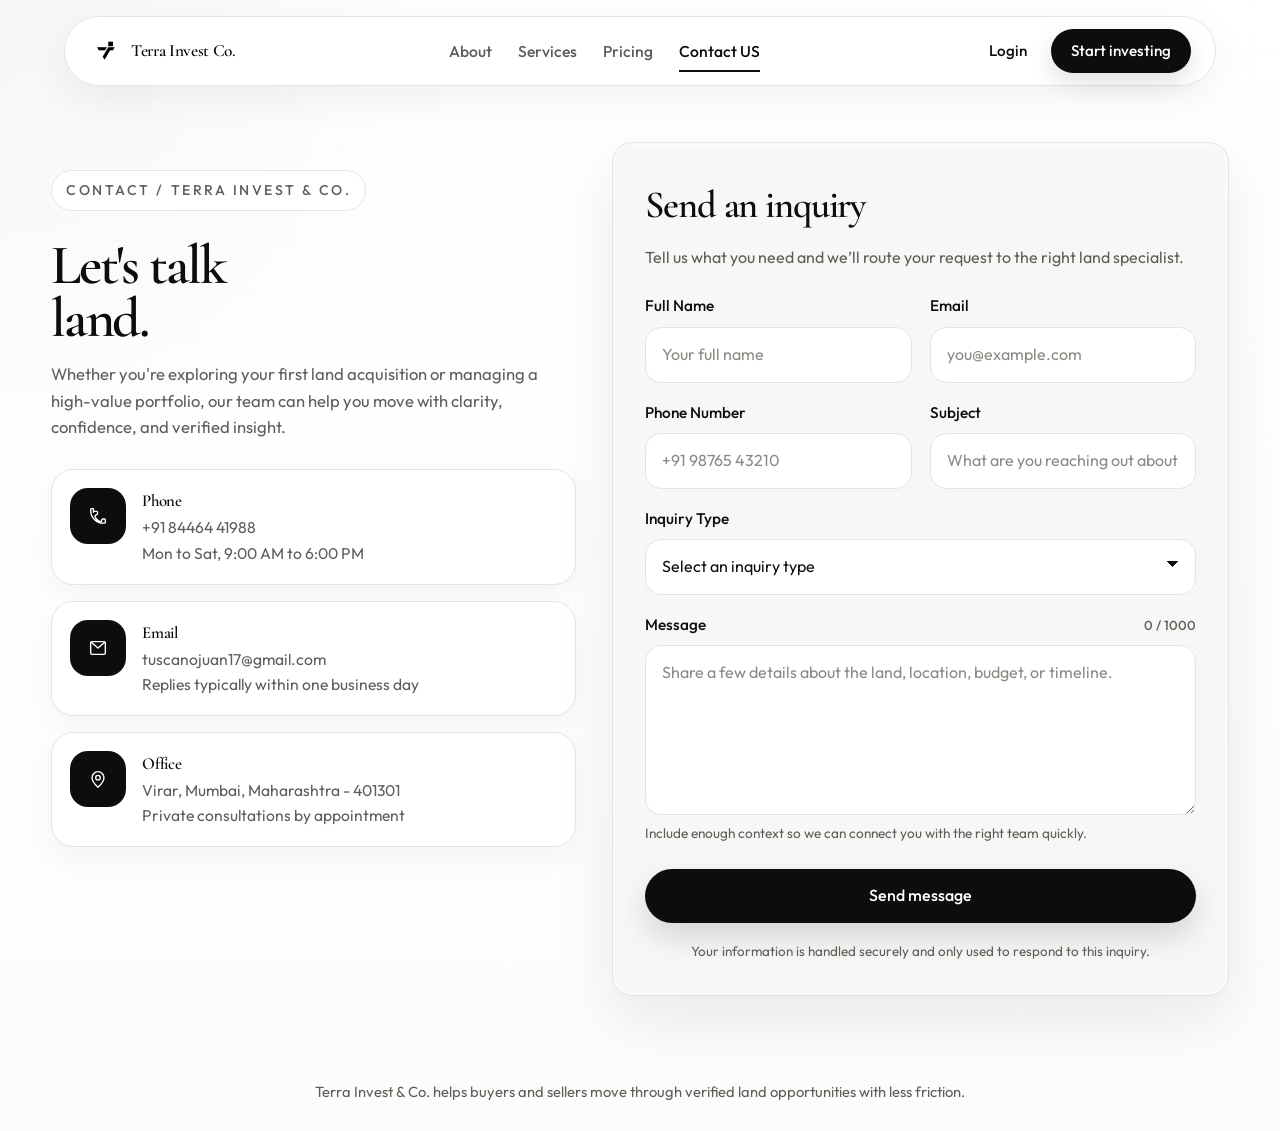
==== contact.html @ 66403379 "bliss Co-authored-by: Copilot <copilot@github.com>" ====
<!DOCTYPE html>
<html lang="en">
<head>
    <meta charset="UTF-8">
    <meta name="viewport" content="width=device-width, initial-scale=1.0">
    <title>Contact Us | Terra Invest &amp; Co.</title>
    <meta name="description" content="Get in touch with Terra Invest &amp; Co. for land buying, selling, verification, investment, and legal inquiries.">
    <link rel="preconnect" href="https://fonts.googleapis.com">
    <link rel="preconnect" href="https://fonts.gstatic.com" crossorigin>
    <link href="https://fonts.googleapis.com/css2?family=Cormorant+Garamond:wght@300;400;500;600;700&family=Outfit:wght@300;400;500;600&display=swap" rel="stylesheet">
    <link rel="icon" type="image/png" href="assets/logo_black.png">
    <style>
        :root {
            --white: #ffffff;
            --surface: #f7f7f5;
            --black: #0d0d0d;
            --border: #e4e4e0;
            --muted: #5d5d59;
            --danger: #d92d20;
            --danger-bg: #fff6f5;
            --success: #18794e;
            --success-bg: #eefaf3;
            --shadow-soft: 0 24px 60px rgba(13, 13, 13, 0.08);
            --focus-ring: 0 0 0 3px rgba(13, 13, 13, 0.08);
            --radius-xl: 32px;
            --radius-lg: 20px;
            --radius-md: 16px;
            --radius-pill: 999px;
            --content-width: 1200px;
        }

        * {
            box-sizing: border-box;
            margin: 0;
            padding: 0;
        }

        html {
            scroll-behavior: smooth;
        }

        body {
            min-height: 100vh;
            background:
                radial-gradient(circle at top left, rgba(13, 13, 13, 0.035), transparent 28%),
                linear-gradient(180deg, #ffffff 0%, #fcfcfb 100%);
            color: var(--black);
            font-family: 'Outfit', sans-serif;
            line-height: 1.6;
            overflow-x: hidden;
        }

        body.menu-open {
            overflow: hidden;
        }

        a,
        button,
        input,
        select,
        textarea {
            font: inherit;
        }

        button {
            cursor: pointer;
        }

        img {
            display: block;
            max-width: 100%;
        }

        .page-shell {
            position: relative;
        }

        .page-shell::before {
            content: "";
            position: fixed;
            inset: 0;
            background-image:
                linear-gradient(rgba(13, 13, 13, 0.025) 1px, transparent 1px),
                linear-gradient(90deg, rgba(13, 13, 13, 0.025) 1px, transparent 1px);
            background-size: 48px 48px;
            mask-image: linear-gradient(180deg, rgba(0, 0, 0, 0.22), transparent 90%);
            pointer-events: none;
            z-index: -1;
        }

        /* Header */
        .header-wrapper {
            position: sticky;
            top: 0;
            z-index: 1000;
            display: flex;
            justify-content: center;
            padding: 16px 0 0;
        }

        .floating-navbar {
            width: min(90%, var(--content-width));
            display: flex;
            align-items: center;
            justify-content: space-between;
            gap: 24px;
            padding: 12px 24px;
            background: rgba(255, 255, 255, 0.96);
            border: 1px solid var(--border);
            border-radius: var(--radius-pill);
            box-shadow: 0 12px 40px rgba(13, 13, 13, 0.06);
            backdrop-filter: blur(18px);
        }

        .nav-logo {
            display: flex;
            align-items: center;
            gap: 10px;
            flex-shrink: 0;
        }

        .nav-logo img {
            width: auto;
            height: 32px;
        }

        .logo-text {
            color: var(--black);
            font-family: 'Cormorant Garamond', serif;
            font-size: 1.08rem;
            font-weight: 600;
            letter-spacing: -0.02em;
        }

        .nav-links {
            display: flex;
            align-items: center;
            gap: 26px;
        }

        .nav-item {
            position: relative;
            color: var(--muted);
            text-decoration: none;
            font-size: 0.98rem;
            font-weight: 500;
            transition: color 0.25s ease;
        }

        .nav-item:hover,
        .nav-item:focus-visible,
        .nav-item[aria-current="page"] {
            color: var(--black);
            outline: none;
        }

        .nav-item[aria-current="page"]::after {
            content: "";
            position: absolute;
            left: 0;
            bottom: -8px;
            width: 100%;
            height: 2px;
            background: var(--black);
        }

        .nav-actions {
            display: flex;
            align-items: center;
            gap: 12px;
            flex-shrink: 0;
        }

        #auth-buttons {
            display: flex;
            align-items: center;
            gap: 8px;
        }

        .btn-login,
        .btn-start {
            border-radius: var(--radius-pill);
            text-decoration: none;
            font-size: 0.95rem;
            font-weight: 500;
            transition: transform 0.25s ease, background 0.25s ease, color 0.25s ease, box-shadow 0.25s ease;
        }

        .btn-login {
            padding: 8px 16px;
            color: var(--black);
        }

        .btn-login:hover,
        .btn-login:focus-visible {
            background: var(--surface);
            outline: none;
        }

        .btn-start {
            padding: 10px 20px;
            color: var(--white);
            background: var(--black);
            box-shadow: 0 10px 24px rgba(13, 13, 13, 0.12);
        }

        .btn-start:hover,
        .btn-start:focus-visible {
            transform: translateY(-2px);
            box-shadow: 0 14px 28px rgba(13, 13, 13, 0.16);
            outline: none;
        }

        .hamburger,
        .close-btn {
            display: none;
        }

        .hamburger {
            flex-direction: column;
            gap: 4px;
            background: transparent;
            border: 0;
            padding: 6px;
        }

        .hamburger span {
            display: block;
            width: 24px;
            height: 2px;
            background: var(--black);
            border-radius: 999px;
            transition: transform 0.25s ease, opacity 0.25s ease;
        }

        .hamburger.active span:nth-child(1) {
            transform: translateY(6px) rotate(45deg);
        }

        .hamburger.active span:nth-child(2) {
            opacity: 0;
        }

        .hamburger.active span:nth-child(3) {
            transform: translateY(-6px) rotate(-45deg);
        }

        .close-btn {
            position: absolute;
            top: 20px;
            right: 20px;
            width: 40px;
            height: 40px;
            border: 1px solid var(--border);
            border-radius: 50%;
            align-items: center;
            justify-content: center;
            background: var(--white);
            color: var(--black);
            cursor: pointer;
        }

        .close-btn span {
            font-size: 1.7rem;
            line-height: 1;
        }

        /* Main layout */
        .contact-page {
            width: min(92%, var(--content-width));
            margin: 0 auto;
            padding: 56px 0 72px;
        }

        .contact-grid {
            display: grid;
            grid-template-columns: minmax(320px, 0.92fr) minmax(420px, 1.08fr);
            gap: 36px;
            align-items: start;
        }

        .contact-intro {
            position: sticky;
            top: 112px;
            display: grid;
            gap: 28px;
            padding: 28px 0;
        }

        .tag {
            width: fit-content;
            padding: 8px 14px;
            border: 1px solid var(--border);
            border-radius: var(--radius-pill);
            background: rgba(255, 255, 255, 0.9);
            color: var(--muted);
            font-size: 0.88rem;
            font-weight: 500;
            letter-spacing: 0.18em;
            text-transform: uppercase;
        }

        .intro-copy h1 {
            max-width: 10ch;
            font-family: 'Cormorant Garamond', serif;
            font-size: clamp(38px, 5vw, 56px);
            font-weight: 600;
            line-height: 0.95;
            letter-spacing: -0.04em;
        }

        .intro-copy p {
            max-width: 54ch;
            margin-top: 16px;
            color: var(--muted);
            font-size: 1.04rem;
        }

        .contact-detail-list {
            display: grid;
            gap: 16px;
        }

        .detail-card {
            display: grid;
            grid-template-columns: 56px 1fr;
            gap: 16px;
            padding: 18px;
            background: var(--white);
            border: 1px solid var(--border);
            border-radius: 22px;
            box-shadow: 0 10px 30px rgba(13, 13, 13, 0.04);
        }

        .detail-icon {
            display: inline-flex;
            align-items: center;
            justify-content: center;
            width: 56px;
            height: 56px;
            border-radius: 18px;
            background: var(--black);
            color: var(--white);
        }

        .detail-content h2 {
            font-family: 'Cormorant Garamond', serif;
            font-size: 1.05rem;
            font-weight: 600;
            letter-spacing: -0.02em;
        }

        .detail-content p,
        .detail-content a {
            color: var(--muted);
            font-size: 0.98rem;
            text-decoration: none;
        }

        .detail-content a:hover,
        .detail-content a:focus-visible {
            color: var(--black);
            text-decoration: underline;
            outline: none;
        }

        .form-panel {
            position: relative;
            padding: 32px;
            background: var(--surface);
            border: 1px solid var(--border);
            border-radius: var(--radius-lg);
            box-shadow: var(--shadow-soft);
        }

        .form-panel::before {
            content: "";
            position: absolute;
            inset: 1px;
            border-radius: calc(var(--radius-lg) - 1px);
            border: 1px solid rgba(255, 255, 255, 0.75);
            pointer-events: none;
        }

        .form-header {
            margin-bottom: 24px;
        }

        .form-header h2 {
            font-family: 'Cormorant Garamond', serif;
            font-size: clamp(1.8rem, 3vw, 2.4rem);
            font-weight: 600;
            letter-spacing: -0.03em;
        }

        .form-header p {
            margin-top: 8px;
            color: var(--muted);
            font-size: 1rem;
        }

        .form-alert {
            display: none;
            align-items: center;
            gap: 12px;
            margin-bottom: 18px;
            padding: 14px 16px;
            border-radius: 16px;
            font-size: 0.96rem;
            font-weight: 500;
        }

        .form-alert.is-visible {
            display: flex;
        }

        .form-alert.is-success {
            color: var(--success);
            background: var(--success-bg);
            border: 1px solid rgba(24, 121, 78, 0.18);
        }

        .form-alert.is-error {
            color: var(--danger);
            background: var(--danger-bg);
            border: 1px solid rgba(217, 45, 32, 0.18);
        }

        .form-alert-icon {
            flex-shrink: 0;
        }

        .contact-form {
            display: grid;
            gap: 18px;
        }

        .field-grid {
            display: grid;
            grid-template-columns: repeat(2, minmax(0, 1fr));
            gap: 18px;
        }

        .field {
            display: grid;
            gap: 8px;
        }

        .field label,
        .counter-row label {
            color: var(--black);
            font-size: 0.96rem;
            font-weight: 500;
        }

        .field input,
        .field select,
        .field textarea {
            width: 100%;
            padding: 14px 16px;
            border: 1px solid var(--border);
            border-radius: 16px;
            background: var(--white);
            color: var(--black);
            transition: border-color 0.25s ease, box-shadow 0.25s ease, background 0.25s ease, transform 0.25s ease;
        }

        .field select {
            appearance: none;
            background-image:
                linear-gradient(45deg, transparent 50%, #0d0d0d 50%),
                linear-gradient(135deg, #0d0d0d 50%, transparent 50%);
            background-position:
                calc(100% - 22px) calc(50% - 3px),
                calc(100% - 16px) calc(50% - 3px);
            background-size: 6px 6px, 6px 6px;
            background-repeat: no-repeat;
            padding-right: 44px;
        }

        .field textarea {
            min-height: 170px;
            resize: vertical;
        }

        .field input::placeholder,
        .field textarea::placeholder {
            color: #8a8a84;
        }

        .field input:focus,
        .field select:focus,
        .field textarea:focus {
            border-color: var(--black);
            box-shadow: var(--focus-ring);
            outline: none;
        }

        .field.is-invalid input,
        .field.is-invalid select,
        .field.is-invalid textarea {
            border-color: var(--danger);
            background: var(--danger-bg);
        }

        .field.is-invalid input:focus,
        .field.is-invalid select:focus,
        .field.is-invalid textarea:focus {
            box-shadow: 0 0 0 3px rgba(217, 45, 32, 0.12);
        }

        .field-help {
            color: var(--muted);
            font-size: 0.85rem;
        }

        .field-error {
            display: none;
            align-items: center;
            gap: 8px;
            color: var(--danger);
            font-size: 0.85rem;
            font-weight: 500;
        }

        .field-error.is-visible {
            display: inline-flex;
        }

        .field-error-icon {
            display: inline-flex;
            align-items: center;
            justify-content: center;
            width: 18px;
            height: 18px;
            border-radius: 50%;
            background: rgba(217, 45, 32, 0.1);
            font-size: 0.78rem;
            font-weight: 700;
        }

        .counter-row {
            display: flex;
            align-items: center;
            justify-content: space-between;
            gap: 12px;
        }

        .char-counter {
            color: var(--muted);
            font-size: 0.82rem;
            font-weight: 500;
        }

        .char-counter.is-limit {
            color: var(--black);
        }

        .submit-btn {
            display: inline-flex;
            align-items: center;
            justify-content: center;
            gap: 10px;
            width: 100%;
            min-height: 54px;
            margin-top: 6px;
            border: 0;
            border-radius: var(--radius-pill);
            background: var(--black);
            color: var(--white);
            font-size: 1rem;
            font-weight: 500;
            box-shadow: 0 14px 30px rgba(13, 13, 13, 0.14);
            transition: transform 0.25s ease, box-shadow 0.25s ease, opacity 0.25s ease;
        }

        .submit-btn:hover:not(:disabled),
        .submit-btn:focus-visible:not(:disabled) {
            transform: translateY(-2px);
            box-shadow: 0 18px 36px rgba(13, 13, 13, 0.18);
            outline: none;
        }

        .submit-btn:disabled {
            cursor: not-allowed;
            opacity: 0.88;
        }

        .spinner {
            display: none;
            width: 18px;
            height: 18px;
            border: 2px solid rgba(255, 255, 255, 0.28);
            border-top-color: #ffffff;
            border-radius: 50%;
            animation: spin 0.8s linear infinite;
        }

        .submit-btn.is-loading .spinner {
            display: inline-flex;
        }

        .submit-note {
            color: var(--muted);
            font-size: 0.84rem;
            text-align: center;
        }

        .footer-note {
            width: min(92%, var(--content-width));
            margin: 0 auto 28px;
            padding-top: 12px;
            color: var(--muted);
            font-size: 0.92rem;
            text-align: center;
        }

        @keyframes spin {
            to {
                transform: rotate(360deg);
            }
        }

        @media (max-width: 920px) {
            .contact-grid {
                grid-template-columns: 1fr;
            }

            .contact-intro {
                position: static;
                padding-bottom: 4px;
            }
        }

        @media (max-width: 768px) {
            .header-wrapper {
                padding-top: 0;
            }

            .floating-navbar {
                width: 100%;
                border-radius: 0;
                padding: 12px 16px;
            }

            .nav-links {
                display: none;
            }

            .nav-links.mobile-open {
                position: fixed;
                inset: 0 0 0 auto;
                display: flex;
                flex-direction: column;
                justify-content: flex-start;
                align-items: center;
                width: min(320px, 84vw);
                height: 100vh;
                padding: 92px 24px 24px;
                background: rgba(255, 255, 255, 0.98);
                border-left: 1px solid var(--border);
                box-shadow: -18px 0 48px rgba(13, 13, 13, 0.08);
                z-index: 1001;
            }

            .nav-links.mobile-open .close-btn {
                display: inline-flex;
            }

            .nav-links.mobile-open .nav-item {
                width: 100%;
                padding: 10px 0;
                text-align: center;
            }

            .nav-links.mobile-open .nav-item[aria-current="page"]::after {
                left: 50%;
                width: 56px;
                transform: translateX(-50%);
            }

            .hamburger {
                display: inline-flex;
            }

            .btn-start {
                display: none;
            }

            .contact-page {
                padding-top: 36px;
            }

            .form-panel {
                padding: 24px;
            }

            .field-grid {
                grid-template-columns: 1fr;
            }
        }

        @media (max-width: 560px) {
            .logo-text {
                font-size: 0.94rem;
            }

            .btn-login {
                padding-inline: 10px;
                font-size: 0.88rem;
            }

            .contact-page {
                width: min(94%, var(--content-width));
                padding-bottom: 48px;
            }

            .intro-copy h1 {
                max-width: none;
            }

            .detail-card {
                grid-template-columns: 52px 1fr;
                padding: 16px;
            }

            .detail-icon {
                width: 52px;
                height: 52px;
                border-radius: 16px;
            }

            .form-panel {
                padding: 20px;
                border-radius: 18px;
            }
        }
    </style>
</head>
<body>
    <div class="page-shell">
        <header class="header-wrapper">
            <nav class="floating-navbar" aria-label="Primary">
                <div class="nav-logo">
                    <img src="assets/logo_black.png" alt="Terra Invest Co.">
                    <span class="logo-text">Terra Invest Co.</span>
                </div>

                <div class="nav-links" id="nav-links">
                    <button class="close-btn" type="button" onclick="toggleMenu()" aria-label="Close navigation menu">
                        <span>&times;</span>
                    </button>
                    <a href="index.html#about" class="nav-item">About</a>
                    <a href="index.html#services" class="nav-item">Services</a>
                    <a href="index.html#pricing" class="nav-item">Pricing</a>
                    <a href="contact.html" class="nav-item" aria-current="page">Contact US</a>
                </div>

                <div class="nav-actions">
                    <div id="auth-buttons">
                        <a href="index.html" class="btn-login" onclick="login(); return false;">Login</a>
                        <a href="index.html" class="btn-start" onclick="register(); return false;">Start investing</a>
                    </div>
                    <button class="hamburger" type="button" onclick="toggleMenu()" aria-expanded="false" aria-controls="nav-links" aria-label="Open navigation menu">
                        <span></span>
                        <span></span>
                        <span></span>
                    </button>
                </div>
            </nav>
        </header>

        <main class="contact-page">
            <div class="contact-grid">
                <aside class="contact-intro" aria-labelledby="contact-heading">
                    <div class="tag">Contact / Terra Invest &amp; Co.</div>

                    <div class="intro-copy">
                        <h1 id="contact-heading">Let's talk land.</h1>
                        <p>
                            Whether you're exploring your first land acquisition or managing a high-value portfolio,
                            our team can help you move with clarity, confidence, and verified insight.
                        </p>
                    </div>

                    <div class="contact-detail-list">
                        <article class="detail-card">
                            <div class="detail-icon" aria-hidden="true">
                                <svg width="22" height="22" viewBox="0 0 24 24" fill="none">
                                    <path d="M7.5 4.5C7.5 3.948 7.948 3.5 8.5 3.5H11C11.552 3.5 12 3.948 12 4.5V6.143C12 6.568 11.731 6.946 11.329 7.087L9.95 7.569C9.441 7.747 9.149 8.279 9.283 8.801C10.005 11.622 12.208 13.825 15.029 14.547C15.551 14.681 16.083 14.389 16.261 13.88L16.743 12.501C16.884 12.099 17.262 11.83 17.687 11.83H19.5C20.052 11.83 20.5 12.278 20.5 12.83V15.33C20.5 15.882 20.052 16.33 19.5 16.33H18.3C10.665 16.33 4.5 10.165 4.5 2.53V1.5C4.5 0.948 4.948 0.5 5.5 0.5H7.5V4.5Z" transform="translate(-0.5 3.5)" stroke="currentColor" stroke-width="1.5" stroke-linejoin="round"/>
                                </svg>
                            </div>
                            <div class="detail-content">
                                <h2>Phone</h2>
                                <a href="tel:+918446441988">+91 84464 41988</a>
                                <p>Mon to Sat, 9:00 AM to 6:00 PM</p>
                            </div>
                        </article>

                        <article class="detail-card">
                            <div class="detail-icon" aria-hidden="true">
                                <svg width="22" height="22" viewBox="0 0 24 24" fill="none">
                                    <path d="M4 6.5C4 5.672 4.672 5 5.5 5H18.5C19.328 5 20 5.672 20 6.5V17.5C20 18.328 19.328 19 18.5 19H5.5C4.672 19 4 18.328 4 17.5V6.5Z" stroke="currentColor" stroke-width="1.5"/>
                                    <path d="M5 6L12 12L19 6" stroke="currentColor" stroke-width="1.5" stroke-linecap="round" stroke-linejoin="round"/>
                                </svg>
                            </div>
                            <div class="detail-content">
                                <h2>Email</h2>
                                <a href="mailto:tuscanojuan17@gmail.com">tuscanojuan17@gmail.com</a>
                                <p>Replies typically within one business day</p>
                            </div>
                        </article>

                        <article class="detail-card">
                            <div class="detail-icon" aria-hidden="true">
                                <svg width="22" height="22" viewBox="0 0 24 24" fill="none">
                                    <path d="M12 21C15.866 17.418 18.5 14.308 18.5 10.5C18.5 6.91 15.59 4 12 4C8.41 4 5.5 6.91 5.5 10.5C5.5 14.308 8.134 17.418 12 21Z" stroke="currentColor" stroke-width="1.5" stroke-linejoin="round"/>
                                    <circle cx="12" cy="10.5" r="2.5" stroke="currentColor" stroke-width="1.5"/>
                                </svg>
                            </div>
                            <div class="detail-content">
                                <h2>Office</h2>
                                <p>Virar, Mumbai, Maharashtra - 401301</p>
                                <p>Private consultations by appointment</p>
                            </div>
                        </article>
                    </div>
                </aside>

                <section class="form-panel" aria-labelledby="form-heading">
                    <div class="form-header">
                        <h2 id="form-heading">Send an inquiry</h2>
                        <p>Tell us what you need and we’ll route your request to the right land specialist.</p>
                    </div>

                    <div id="form-alert" class="form-alert" aria-live="polite" aria-atomic="true"></div>

                    <form id="contact-form" class="contact-form" novalidate data-endpoint="">
                        <div class="field-grid">
                            <div class="field" data-field="fullName">
                                <label for="full-name">Full Name</label>
                                <input
                                    id="full-name"
                                    name="fullName"
                                    type="text"
                                    placeholder="Your full name"
                                    autocomplete="name"
                                    maxlength="80"
                                    aria-required="true"
                                    aria-invalid="false"
                                    aria-describedby="full-name-error"
                                    required
                                >
                                <p id="full-name-error" class="field-error" aria-live="polite">
                                    <span class="field-error-icon" aria-hidden="true">!</span>
                                    <span data-error-text></span>
                                </p>
                            </div>

                            <div class="field" data-field="email">
                                <label for="email">Email</label>
                                <input
                                    id="email"
                                    name="email"
                                    type="email"
                                    placeholder="you@example.com"
                                    autocomplete="email"
                                    maxlength="120"
                                    aria-required="true"
                                    aria-invalid="false"
                                    aria-describedby="email-error"
                                    required
                                >
                                <p id="email-error" class="field-error" aria-live="polite">
                                    <span class="field-error-icon" aria-hidden="true">!</span>
                                    <span data-error-text></span>
                                </p>
                            </div>
                        </div>

                        <div class="field-grid">
                            <div class="field" data-field="phone">
                                <label for="phone">Phone Number</label>
                                <input
                                    id="phone"
                                    name="phone"
                                    type="tel"
                                    placeholder="+91 98765 43210"
                                    autocomplete="tel"
                                    inputmode="tel"
                                    maxlength="24"
                                    aria-required="true"
                                    aria-invalid="false"
                                    aria-describedby="phone-error"
                                    required
                                >
                                <p id="phone-error" class="field-error" aria-live="polite">
                                    <span class="field-error-icon" aria-hidden="true">!</span>
                                    <span data-error-text></span>
                                </p>
                            </div>

                            <div class="field" data-field="subject">
                                <label for="subject">Subject</label>
                                <input
                                    id="subject"
                                    name="subject"
                                    type="text"
                                    placeholder="What are you reaching out about?"
                                    autocomplete="off"
                                    maxlength="120"
                                    aria-required="true"
                                    aria-invalid="false"
                                    aria-describedby="subject-error"
                                    required
                                >
                                <p id="subject-error" class="field-error" aria-live="polite">
                                    <span class="field-error-icon" aria-hidden="true">!</span>
                                    <span data-error-text></span>
                                </p>
                            </div>
                        </div>

                        <div class="field" data-field="inquiryType">
                            <label for="inquiry-type">Inquiry Type</label>
                            <select
                                id="inquiry-type"
                                name="inquiryType"
                                aria-required="true"
                                aria-invalid="false"
                                aria-describedby="inquiry-type-error"
                                required
                            >
                                <option value="">Select an inquiry type</option>
                                <option value="Buying">Buying</option>
                                <option value="Selling">Selling</option>
                                <option value="Verification">Verification</option>
                                <option value="Investment">Investment</option>
                                <option value="Legal">Legal</option>
                                <option value="Other">Other</option>
                            </select>
                            <p id="inquiry-type-error" class="field-error" aria-live="polite">
                                <span class="field-error-icon" aria-hidden="true">!</span>
                                <span data-error-text></span>
                            </p>
                        </div>

                        <div class="field" data-field="message">
                            <div class="counter-row">
                                <label for="message">Message</label>
                                <span id="message-counter" class="char-counter">0 / 1000</span>
                            </div>
                            <textarea
                                id="message"
                                name="message"
                                placeholder="Share a few details about the land, location, budget, or timeline."
                                maxlength="1000"
                                aria-required="true"
                                aria-invalid="false"
                                aria-describedby="message-help message-error message-counter"
                                required
                            ></textarea>
                            <p id="message-help" class="field-help">Include enough context so we can connect you with the right team quickly.</p>
                            <p id="message-error" class="field-error" aria-live="polite">
                                <span class="field-error-icon" aria-hidden="true">!</span>
                                <span data-error-text></span>
                            </p>
                        </div>

                        <button id="submit-button" class="submit-btn" type="submit">
                            <span class="spinner" aria-hidden="true"></span>
                            <span class="submit-label">Send message</span>
                        </button>

                        <p class="submit-note">Your information is handled securely and only used to respond to this inquiry.</p>
                    </form>
                </section>
            </div>
        </main>

        <footer class="footer-note">
            Terra Invest &amp; Co. helps buyers and sellers move through verified land opportunities with less friction.
        </footer>
    </div>

    <script>
        // Mobile navigation keeps the standalone page consistent with the home-page header behavior.
        function toggleMenu() {
            const navLinks = document.getElementById("nav-links");
            const hamburger = document.querySelector(".hamburger");

            if (!navLinks || !hamburger) {
                return;
            }

            const isOpen = navLinks.classList.contains("mobile-open");
            navLinks.classList.toggle("mobile-open", !isOpen);
            hamburger.classList.toggle("active", !isOpen);
            hamburger.setAttribute("aria-expanded", String(!isOpen));
            document.body.classList.toggle("menu-open", !isOpen);
        }

        function login() {
            window.location.href = "index.html";
        }

        function register() {
            window.location.href = "index.html";
        }

        document.addEventListener("DOMContentLoaded", () => {
            const form = document.getElementById("contact-form");
            const alertBox = document.getElementById("form-alert");
            const submitButton = document.getElementById("submit-button");
            const messageField = document.getElementById("message");
            const charCounter = document.getElementById("message-counter");
            const navLinks = document.getElementById("nav-links");
            const hamburger = document.querySelector(".hamburger");

            const validators = {
                fullName(value) {
                    if (!value.trim()) {
                        return "Enter your full name.";
                    }

                    if (value.trim().length < 2) {
                        return "Full name should be at least 2 characters.";
                    }

                    return "";
                },
                email(value) {
                    const emailPattern = /^[^\s@]+@[^\s@]+\.[^\s@]+$/;

                    if (!value.trim()) {
                        return "Enter your email address.";
                    }

                    if (!emailPattern.test(value.trim())) {
                        return "Enter a valid email address.";
                    }

                    return "";
                },
                phone(value) {
                    const phonePattern = /^\+?[0-9\s().-]{7,20}$/;
                    const digits = value.replace(/\D/g, "");

                    if (!value.trim()) {
                        return "Enter your phone number.";
                    }

                    if (!phonePattern.test(value.trim()) || digits.length < 7 || digits.length > 15) {
                        return "Enter a valid phone number.";
                    }

                    return "";
                },
                subject(value) {
                    if (!value.trim()) {
                        return "Enter a subject.";
                    }

                    if (value.trim().length < 3) {
                        return "Subject should be at least 3 characters.";
                    }

                    return "";
                },
                inquiryType(value) {
                    if (!value) {
                        return "Select an inquiry type.";
                    }

                    return "";
                },
                message(value) {
                    if (!value.trim()) {
                        return "Tell us a bit more about your inquiry.";
                    }

                    if (value.trim().length < 20) {
                        return "Message should be at least 20 characters.";
                    }

                    if (value.length > 1000) {
                        return "Message must be 1000 characters or less.";
                    }

                    return "";
                },
            };

            const fields = Array.from(form.querySelectorAll("[name]"));

            function getFieldWrapper(fieldName) {
                return form.querySelector(`[data-field="${fieldName}"]`);
            }

            function getErrorElement(fieldName) {
                const wrapper = getFieldWrapper(fieldName);
                return wrapper ? wrapper.querySelector(".field-error") : null;
            }

            function setFieldError(fieldName, message) {
                const field = form.elements[fieldName];
                const wrapper = getFieldWrapper(fieldName);
                const errorElement = getErrorElement(fieldName);
                const errorText = errorElement ? errorElement.querySelector("[data-error-text]") : null;
                const hasError = Boolean(message);

                if (wrapper) {
                    wrapper.classList.toggle("is-invalid", hasError);
                }

                if (field) {
                    field.setAttribute("aria-invalid", String(hasError));
                }

                if (errorElement && errorText) {
                    errorText.textContent = message;
                    errorElement.classList.toggle("is-visible", hasError);
                }
            }

            function validateField(fieldName) {
                const field = form.elements[fieldName];

                if (!field || typeof validators[fieldName] !== "function") {
                    return true;
                }

                const message = validators[fieldName](String(field.value || ""));
                setFieldError(fieldName, message);
                return message === "";
            }

            function validateForm() {
                let isValid = true;
                let firstInvalidField = null;

                Object.keys(validators).forEach((fieldName) => {
                    const fieldValid = validateField(fieldName);
                    if (!fieldValid && !firstInvalidField) {
                        firstInvalidField = form.elements[fieldName];
                    }
                    isValid = isValid && fieldValid;
                });

                if (firstInvalidField) {
                    firstInvalidField.focus();
                }

                return isValid;
            }

            function clearAlert() {
                alertBox.className = "form-alert";
                alertBox.innerHTML = "";
                alertBox.removeAttribute("role");
            }

            function showAlert(type, message) {
                const isSuccess = type === "success";
                const icon = isSuccess
                    ? "<svg class=\"form-alert-icon\" width=\"20\" height=\"20\" viewBox=\"0 0 20 20\" fill=\"none\" aria-hidden=\"true\"><path d=\"M16.667 5L7.5 14.167L3.333 10\" stroke=\"currentColor\" stroke-width=\"1.75\" stroke-linecap=\"round\" stroke-linejoin=\"round\"/></svg>"
                    : "<svg class=\"form-alert-icon\" width=\"20\" height=\"20\" viewBox=\"0 0 20 20\" fill=\"none\" aria-hidden=\"true\"><path d=\"M10 6.667V10.833\" stroke=\"currentColor\" stroke-width=\"1.75\" stroke-linecap=\"round\"/><path d=\"M10 14.167H10.008\" stroke=\"currentColor\" stroke-width=\"1.75\" stroke-linecap=\"round\"/><path d=\"M8.559 3.825L2.159 15.492A1 1 0 0 0 3.036 17H15.964A1 1 0 0 0 16.841 15.492L10.441 3.825A1 1 0 0 0 8.559 3.825Z\" stroke=\"currentColor\" stroke-width=\"1.4\" stroke-linejoin=\"round\"/></svg>";

                alertBox.className = `form-alert is-visible ${isSuccess ? "is-success" : "is-error"}`;
                alertBox.setAttribute("role", isSuccess ? "status" : "alert");
                alertBox.innerHTML = `${icon}<span>${message}</span>`;
            }

            function updateCounter() {
                const currentLength = messageField.value.length;
                charCounter.textContent = `${currentLength} / 1000`;
                charCounter.classList.toggle("is-limit", currentLength >= 900);
            }

            function setSubmitting(isSubmitting) {
                const label = submitButton.querySelector(".submit-label");

                submitButton.disabled = isSubmitting;
                submitButton.classList.toggle("is-loading", isSubmitting);
                submitButton.setAttribute("aria-busy", String(isSubmitting));
                label.textContent = isSubmitting ? "Sending..." : "Send message";
            }

            async function submitInquiry(payload) {
                const endpoint = form.dataset.endpoint.trim();

                // If no backend endpoint is configured yet, keep the UI fully testable with a mocked async success.
                if (!endpoint) {
                    await new Promise((resolve) => window.setTimeout(resolve, 1100));
                    return { success: true };
                }

                const response = await fetch(endpoint, {
                    method: "POST",
                    headers: {
                        "Content-Type": "application/json",
                        Accept: "application/json",
                    },
                    body: JSON.stringify(payload),
                });

                const data = await response.json().catch(() => null);

                if (!response.ok) {
                    throw new Error(data && data.message ? data.message : "We couldn't send your message right now. Please try again.");
                }

                return data;
            }

            function resetValidationState(options = {}) {
                const preserveAlert = Boolean(options.preserveAlert);

                Object.keys(validators).forEach((fieldName) => {
                    setFieldError(fieldName, "");
                });
                if (!preserveAlert) {
                    clearAlert();
                }
                updateCounter();
            }

            fields.forEach((field) => {
                field.addEventListener("blur", () => {
                    validateField(field.name);
                });

                field.addEventListener("input", () => {
                    if (field.name === "message") {
                        updateCounter();
                    }

                    if (field.getAttribute("aria-invalid") === "true") {
                        validateField(field.name);
                    }
                });

                field.addEventListener("change", () => {
                    if (field.tagName === "SELECT") {
                        validateField(field.name);
                    }
                });
            });

            form.addEventListener("submit", async (event) => {
                event.preventDefault();
                clearAlert();

                if (!validateForm()) {
                    showAlert("error", "Please review the highlighted fields and try again.");
                    return;
                }

                setSubmitting(true);

                try {
                    const formData = new FormData(form);
                    const payload = Object.fromEntries(formData.entries());
                    await submitInquiry(payload);

                    form.reset();
                    resetValidationState({ preserveAlert: true });
                    showAlert("success", "Thanks for reaching out. Your inquiry has been sent successfully.");
                } catch (error) {
                    console.error("Contact form submission failed:", error);
                    showAlert("error", error instanceof Error ? error.message : "Something went wrong. Please try again.");
                } finally {
                    setSubmitting(false);
                }
            });

            // Close the mobile menu after selecting a navigation item or clicking outside of it.
            document.querySelectorAll(".nav-item").forEach((link) => {
                link.addEventListener("click", () => {
                    if (navLinks.classList.contains("mobile-open")) {
                        toggleMenu();
                    }
                });
            });

            document.addEventListener("click", (event) => {
                if (
                    navLinks.classList.contains("mobile-open")
                    && !navLinks.contains(event.target)
                    && !hamburger.contains(event.target)
                ) {
                    toggleMenu();
                }
            });

            document.addEventListener("keydown", (event) => {
                if (event.key === "Escape" && navLinks.classList.contains("mobile-open")) {
                    toggleMenu();
                }
            });

            updateCounter();
        });
    </script>
</body>
</html>
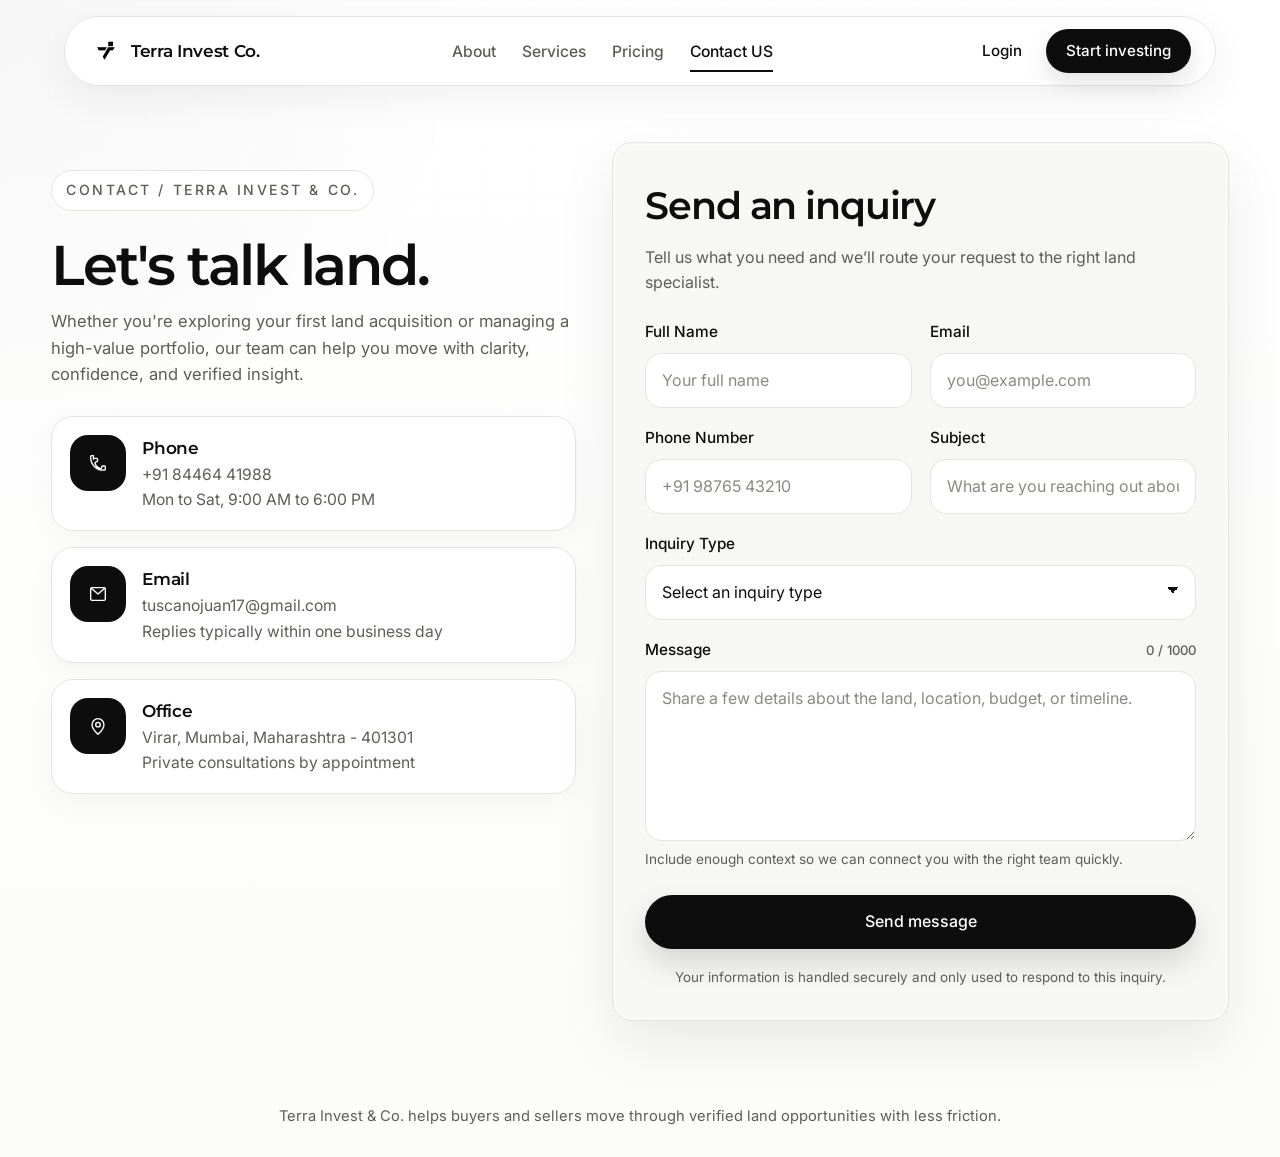
==== commit b6efb379: "Restore previous site typography and font imports" ====
--- a/contact.html
+++ b/contact.html
@@ -7,7 +7,7 @@
     <meta name="description" content="Get in touch with Terra Invest &amp; Co. for land buying, selling, verification, investment, and legal inquiries.">
     <link rel="preconnect" href="https://fonts.googleapis.com">
     <link rel="preconnect" href="https://fonts.gstatic.com" crossorigin>
-    <link href="https://fonts.googleapis.com/css2?family=Cormorant+Garamond:wght@300;400;500;600;700&family=Outfit:wght@300;400;500;600&display=swap" rel="stylesheet">
+    <link href="https://fonts.googleapis.com/css2?family=Montserrat:wght@400;600;700;800&family=Inter:wght@300;400;500;600&family=Poppins:wght@100;200;300;400;500;600;700;800;900&display=swap" rel="stylesheet">
     <link rel="icon" type="image/png" href="assets/logo_black.png">
     <style>
         :root {
@@ -45,7 +45,7 @@
                 radial-gradient(circle at top left, rgba(13, 13, 13, 0.035), transparent 28%),
                 linear-gradient(180deg, #ffffff 0%, #fcfcfb 100%);
             color: var(--black);
-            font-family: 'Outfit', sans-serif;
+            font-family: 'Inter', sans-serif;
             line-height: 1.6;
             overflow-x: hidden;
         }
@@ -126,7 +126,7 @@
 
         .logo-text {
             color: var(--black);
-            font-family: 'Cormorant Garamond', serif;
+            font-family: 'Montserrat', sans-serif;
             font-size: 1.08rem;
             font-weight: 600;
             letter-spacing: -0.02em;
@@ -302,7 +302,7 @@
 
         .intro-copy h1 {
             max-width: 10ch;
-            font-family: 'Cormorant Garamond', serif;
+            font-family: 'Montserrat', sans-serif;
             font-size: clamp(38px, 5vw, 56px);
             font-weight: 600;
             line-height: 0.95;
@@ -344,7 +344,7 @@
         }
 
         .detail-content h2 {
-            font-family: 'Cormorant Garamond', serif;
+            font-family: 'Montserrat', sans-serif;
             font-size: 1.05rem;
             font-weight: 600;
             letter-spacing: -0.02em;
@@ -387,7 +387,7 @@
         }
 
         .form-header h2 {
-            font-family: 'Cormorant Garamond', serif;
+            font-family: 'Montserrat', sans-serif;
             font-size: clamp(1.8rem, 3vw, 2.4rem);
             font-weight: 600;
             letter-spacing: -0.03em;
